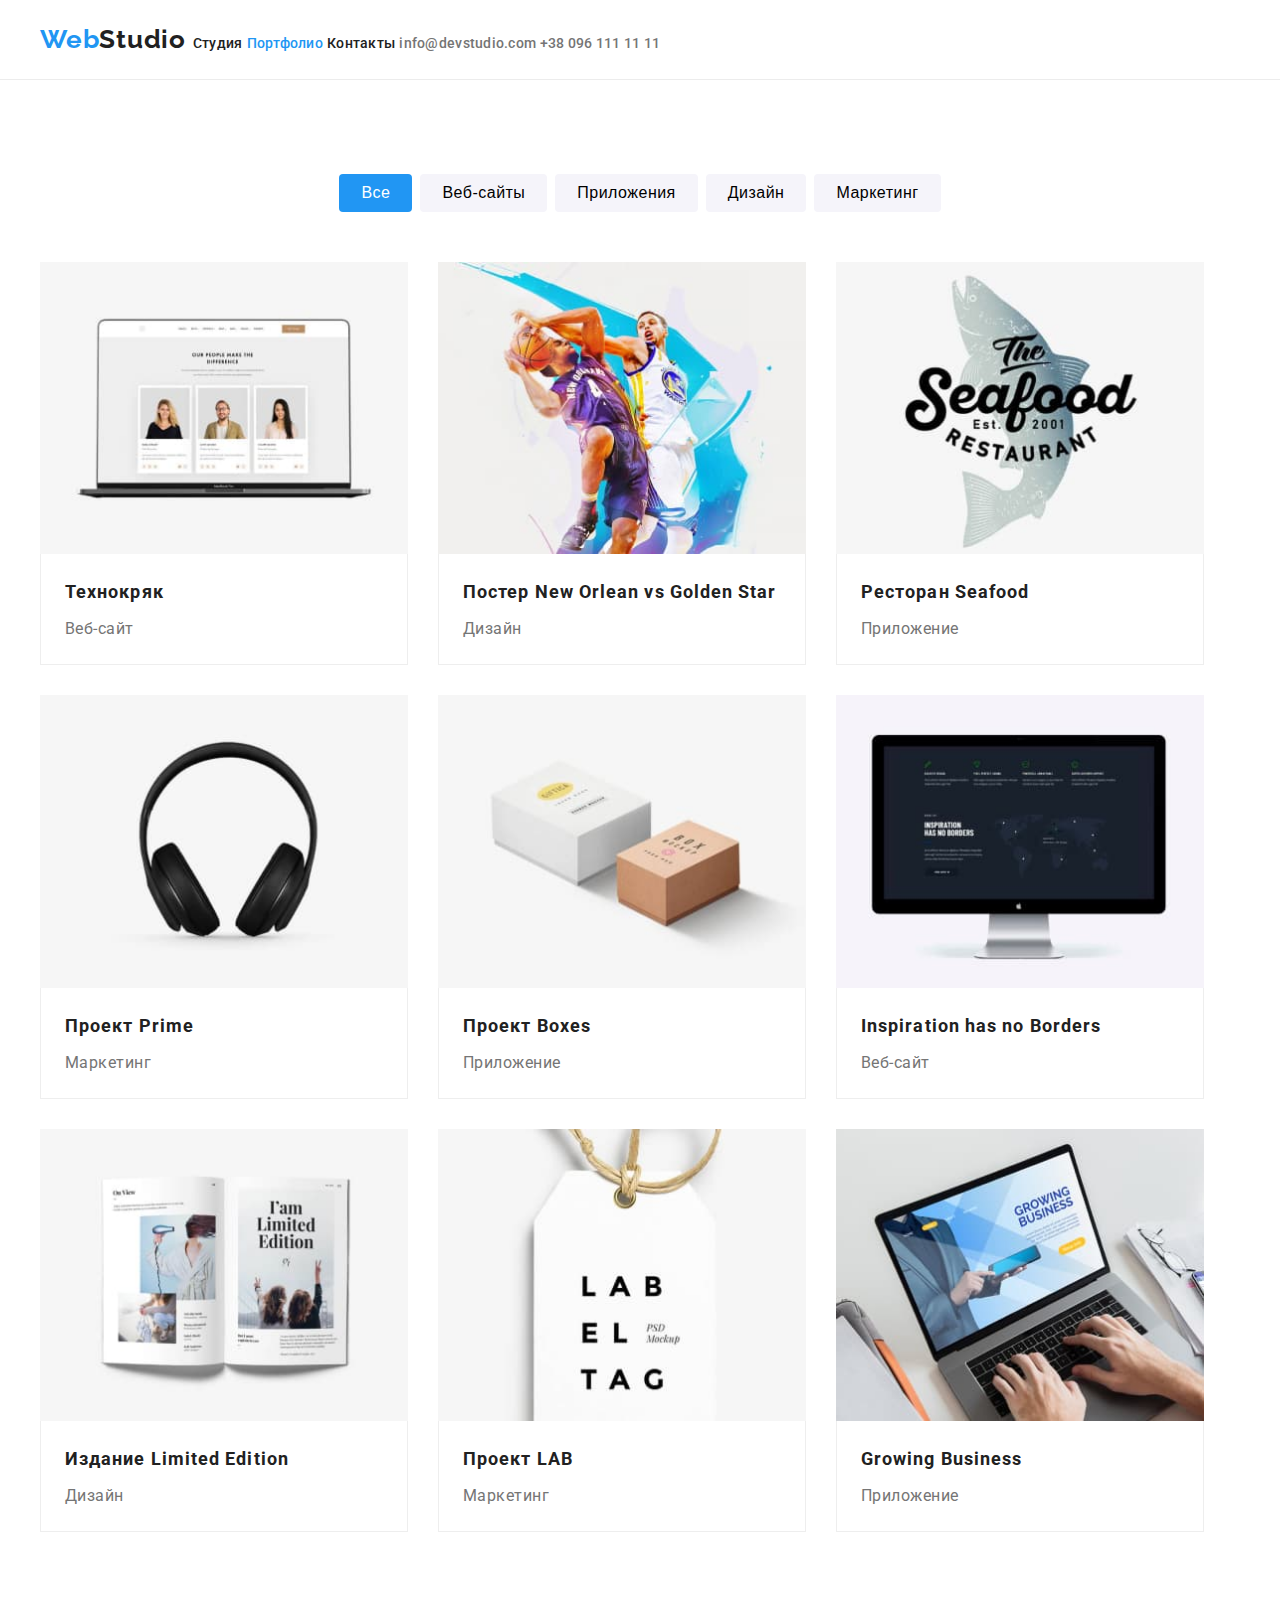
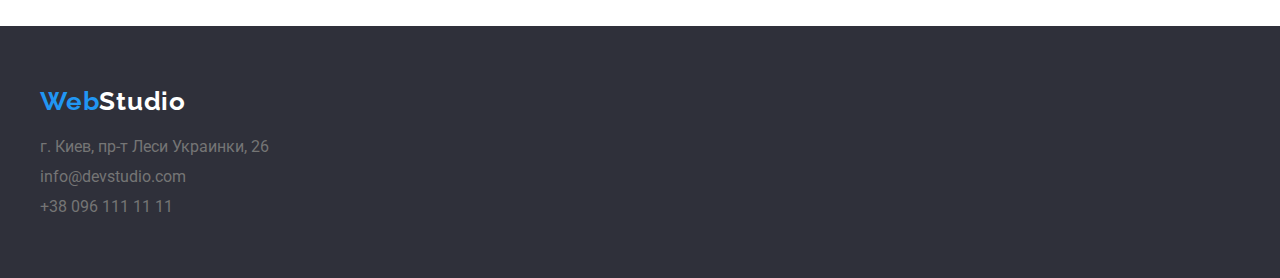
==== portfolio.html @ efd94f67 "start" ====
<!DOCTYPE html>
<html lang="ru">
  <head>
    <meta charset="UTF-8" />
    <meta name="description" content="Портфолио" />
    <title>Портфолио</title>
    <link
      href="https://fonts.googleapis.com/css2?family=DM+Serif+Display&family=Raleway:wght@700&family=Roboto:wght@400;500;700;900&display=swap"
      rel="stylesheet"
    />
    <link rel="stylesheet" href="css/style.css" />
  </head>
  <body>
    <header class="header">
      <div class="container">
        <nav class="nav">
          <a class="logo" href="index.html">
            <span class="logo_fword">Web</span>Studio
          </a>
          <ul class="nav__list">
            <li class="nav__list-item">
              <a class="nav__link" href="index.html"> Студия </a>
            </li>
            <li class="nav__list-item">
              <a class="nav__link nav__link--current" href="#"> Портфолио </a>
            </li>
            <li class="nav__list-item">
              <a class="nav__link" href="#"> Контакты </a>
            </li>
          </ul>
        </nav>
        <ul class="contacts">
          <li>
            <a class="contacts_item" href="mailto:info@devstudio.com">
              info@devstudio.com
            </a>
            <a class="contacts_item" href="tel:+380961111111">
              +38 096 111 11 11
            </a>
          </li>
        </ul>
      </div>
    </header>
    <main>
      <section class="section">
        <div class="container">
          <h2 class="visually-hidden">Портфолио</h2>
          <ul class="filter-buttons">
            <li class="filter-buttons__item">
              <button class="button button--current" type="button">Все</button>
            </li>
            <li class="filter-buttons__item">
              <button class="button" type="button">Веб-сайты</button>
            </li>
            <li class="filter-buttons__item">
              <button class="button" type="button">Приложения</button>
            </li>
            <li class="filter-buttons__item">
              <button class="button" type="button">Дизайн</button>
            </li>
            <li class="filter-buttons__item">
              <button class="button" type="button">Маркетинг</button>
            </li>
          </ul>
          <ul class="project-list">
            <li class="project-list__item">
              <img
                class="project-list__img"
                src="images/portfolio1.jpg"
                alt="Ноутбук"
              />
              <div class="project-list__bottom-container">
                <h3 class="project-list__title">Технокряк</h3>
                <p class="project-list__desc">Веб-сайт</p>
              </div>
            </li>
            <li class="project-list__item">
              <img
                class="project-list__img"
                src="images/portfolio2.jpg"
                alt="Два игрока в баскетбол"
              />
              <div class="project-list__bottom-container">
                <h3 class="project-list__title">
                  Постер New Orlean vs Golden Star
                </h3>
                <p class="project-list__desc">Дизайн</p>
              </div>
            </li>
            <li class="project-list__item">
              <img
                class="project-list__img"
                src="images/portfolio3.jpg"
                alt="Логотип ресторана Seafood"
              />
              <div class="project-list__bottom-container">
                <h3 class="project-list__title">Ресторан Seafood</h3>
                <p class="project-list__desc">Приложение</p>
              </div>
            </li>
            <li class="project-list__item">
              <img
                class="project-list__img"
                src="images/portfolio4.jpg"
                alt="Черные полноразмерные наушники"
              />
              <div class="project-list__bottom-container">
                <h3 class="project-list__title">Проект Prime</h3>
                <p class="project-list__desc">Маркетинг</p>
              </div>
            </li>
            <li class="project-list__item">
              <img
                class="project-list__img"
                src="images/portfolio5.jpg"
                alt="Две коробки"
              />
              <div class="project-list__bottom-container">
                <h3 class="project-list__title">Проект Boxes</h3>
                <p class="project-list__desc">Приложение</p>
              </div>
            </li>
            <li class="project-list__item">
              <img
                class="project-list__img"
                src="images/portfolio6.jpg"
                alt="Монитор"
              />
              <div class="project-list__bottom-container">
                <h3 class="project-list__title">Inspiration has no Borders</h3>
                <p class="project-list__desc">Веб-сайт</p>
              </div>
            </li>
            <li class="project-list__item">
              <img
                class="project-list__img"
                src="images/portfolio7.jpg"
                alt="Открытая книга"
              />
              <div class="project-list__bottom-container">
                <h3 class="project-list__title">Издание Limited Edition</h3>
                <p class="project-list__desc">Дизайн</p>
              </div>
            </li>
            <li class="project-list__item">
              <img
                class="project-list__img"
                src="images/portfolio8.jpg"
                alt="Бирка с надпись: Lab el tag"
              />
              <div class="project-list__bottom-container">
                <h3 class="project-list__title">Проект LAB</h3>
                <p class="project-list__desc">Маркетинг</p>
              </div>
            </li>
            <li class="project-list__item">
              <img
                class="project-list__img"
                src="images/portfolio9.jpg"
                alt="Ноутбук на котором печатают"
              />
              <div class="project-list__bottom-container">
                <h3 class="project-list__title">Growing Business</h3>
                <p class="project-list__desc">Приложение</p>
              </div>
            </li>
          </ul>
        </div>
      </section>
    </main>
    <footer class="footer">
      <div class="container">
        <a class="logo logo--white" href="index.html">
          <span class="logo_fword">Web</span>Studio
        </a>
        <address class="address">
          <ul class="address__list">
            <li class="address__item">
              <a
                class="address__contact"
                href="https://www.google.com/maps/search/?api=1&query=Киев+Леси+Украинки+26"
                target="_blank"
                rel="noopener noreferrer"
              >
                г. Киев, пр-т Леси Украинки, 26
              </a>
            </li>
            <li class="address__item">
              <a class="address__contact" href="mailto:info@devstudio.com">
                info@devstudio.com
              </a>
            </li>
            <li class="address__item">
              <a class="address__contact" href="tel:+380961111111">
                +38 096 111 11 11
              </a>
            </li>
          </ul>
        </address>
      </div>
    </footer>
  </body>
</html>
---- css/style.css ----
:root {
  --brand-color: #2196f3;
  --background-color-gray_dark: #2f303a;
  --background-color-gray_light: #f5f4fa;
  --text-color-black: #212121;
  --text-color-grey: #757575;
  --color-white: #fff;
  --border-color: #eeeeee;
  /*--section-padding: 94px 13.4375%;*/
  --section-padding: 94px 0;
  --box-shadow-team: 0px 1px 3px rgba(0, 0, 0, 0.12),
    0px 1px 1px rgba(0, 0, 0, 0.14), 0px 2px 1px rgba(0, 0, 0, 0.2);
  --border-projects-width: 1px;
  --border-projects_item: var(--border-projects-width) solid var(--border-color);
  --button-hover-shadow: 0px 3px 1px rgba(0, 0, 0, 0.1),
    0px 1px 2px rgba(0, 0, 0, 0.08), 0px 2px 2px rgba(0, 0, 0, 0.12);
}

body {
  margin: 0;

  box-sizing: border-box;

  font-family: "Roboto", sans-serif;
  color: var(--text-color-black);
}

.visually-hidden {
  position: absolute;
  clip: rect(0 0 0 0);
  width: 1px;
  height: 1px;
  margin: -1px;
}

.container {
  width: 1200px;
  margin: auto;
}

.header {
  padding: 24px 0;
  border-bottom: 1px solid #ececec;
}

.main {
  margin: 0;
  padding: 0;
}

.logo {
  text-decoration: none;
  font-family: "Raleway", sans-serif;
  font-weight: 700;
  font-size: 26px;
  line-height: 31px;
  letter-spacing: 0.03em;
  color: var(--text-color-black);
}

.logo_fword {
  color: var(--brand-color);
}

.logo--white {
  color: var(--color-white);
}

.nav {
  display: inline-block;
}

.nav__list {
  display: inline-block;
  margin: 0;
  padding: 0;

  list-style-type: none;
}

.nav__list-item {
  display: inline-block;
}

.nav__link {
  text-decoration: none;
  color: var(--text-color-black);
  font-weight: 500;
  font-size: 14px;
  line-height: 16px;
  letter-spacing: 0.02em;
}

.nav__link:hover,
.nav__link:focus,
.nav__link:active {
  color: var(--brand-color);
}

.nav__link--current {
  color: var(--brand-color);
}

.contacts {
  display: inline-block;
  margin: 0;
  padding: 0;

  list-style-type: none;
}

.contacts_item {
  color: var(--text-color-grey);
  text-decoration: none;
  font-weight: 500;
  font-size: 14px;
  line-height: 16px;
  letter-spacing: 0.02em;
}

.contacts_item:hover,
.contacts_item:focus,
.contacts_item:active {
  color: var(--brand-color);
}

.section {
  padding: var(--section-padding);
}

.section-h1 {
  padding: 200px 0;
  text-align: center;
}

.section--bottom-p-zero {
  padding-bottom: 0;
}

.section--dark {
  background-color: var(--background-color-gray_dark);
}

.section--gray-light {
  background-color: var(--background-color-gray_light);
}

.section__title {
  display: block;
  margin: 0 0 50px 0;

  font-weight: 700;
  font-size: 36px;
  line-height: 42px;
  text-align: center;
  letter-spacing: 0.03em;
}

.section__title-bigger {
  max-width: 700px;
  margin: 0 auto 30px auto;

  font-weight: 900;
  font-size: 44px;
  line-height: 60px;
  letter-spacing: 0.06em;
  text-transform: uppercase;
  color: var(--color-white);
}

.button {
  padding: 6px 22px;

  font-weight: 500;
  font-size: 16px;
  line-height: 26px;
  text-align: center;
  letter-spacing: 0.03em;

  background: var(--background-color-gray_light);
  border-radius: 4px;
  border: none;
}

.button:hover,
.button:focus,
button:active {
  color: var(--color-white);

  box-shadow: var(--button-hover-shadow);
  background: var(--brand-color);
}

.button--blue,
.button--current {
  background-color: var(--brand-color);
  color: var(--color-white);
}

.button--blue:hover,
.button--blue:focus,
.button--blue:active {
  color: var(--brand-color);
  background-color: var(--background-color-gray_light);
}

.button__order {
  padding: 10px 32px;

  line-height: 30px;
  letter-spacing: 0.06em;
  font-weight: 700;

  box-shadow: 0 4px 4px rgba(0, 0, 0, 0.15);
}

.advantages {
  list-style-type: none;
  margin: 0;
  padding: 0;
}

.advantages__item {
  display: inline-block;
  max-width: 270px;
}

.advantages__title {
  margin: 0;

  font-size: 14px;
  line-height: 16px;
  letter-spacing: 0.03em;
  text-transform: uppercase;
}

.advantages__desc {
  margin: 10px 0 0 0;
  min-height: 75px;

  font-size: 14px;
  line-height: 24px;
  letter-spacing: 0.03em;
  color: var(--text-color-grey);
}

.doings {
  list-style-type: none;
  padding: 0;
  margin: 0;
  font-size: 0;
  /*font-size: 0; needs to remove extra 4px from the bottom*/
}

.doings__item {
  display: inline-block;
}

.doings__item:not(:last-child) {
  margin-right: 30px;
}

.doings__img {
  display: block;
  max-width: 100%;
}

.team {
  list-style-type: none;
  padding: 0;
  margin: 0;

  font-size: 0;
}

.team__item {
  display: inline-block;
  padding: 0 0 30px 0;
  max-width: 270px;

  box-shadow: var(--box-shadow-team);
  border-radius: 0 0 4px 4px;
}

.team__item:not(:last-child) {
  margin-right: 30px;
}

.team_img {
  display: block;
  max-width: 100%;
}

.team__title {
  margin: 30px 0 10px 0;

  font-weight: 500;
  font-size: 16px;
  line-height: 19px;
  text-align: center;
  letter-spacing: 0.03em;
}

.team_desc {
  margin: 0;

  font-size: 16px;
  line-height: 19px;
  text-align: center;
  letter-spacing: 0.03em;
  color: var(--text-color-grey);
}

.footer {
  padding: 60px 0;
  background-color: var(--background-color-gray_dark);
}

.address {
  margin-top: 20px;

  font-style: normal;
}

.address__list {
  list-style-type: none;
  padding: 0;
  margin: 0;
}

.address__item:not(:last-child) {
  margin-bottom: 9px;
}

.address__item {
  min-height: 21px;
}

.address__contact {
  text-decoration: none;
  color: var(--text-color-grey);
}

.address__contact:hover,
.address__contact:active,
.address__contact:focus {
  color: var(--color-white);
}

.filter-buttons {
  list-style-type: none;
  padding: 0;
  margin: 0;

  text-align: center;
  font-size: 0;
}

.filter-buttons__item {
  display: inline-block;
}

.filter-buttons__item:not(:last-child) {
  margin-right: 8px;
}

.project-list {
  list-style-type: none;
  padding: 0;
  margin: 20px 0 0 0;
  font-size: 0;
}

.project-list__item {
  display: inline-block;
  margin-top: 30px;
  max-width: calc(370px - var(--border-projects-width) * 2);
}

.project-list__item:not(:last-child) {
  margin-right: 30px;
}

.project-list__bottom-container {
  padding: 20px 24px;

  border-right: var(--border-projects_item);
  border-left: var(--border-projects_item);
  border-bottom: var(--border-projects_item);
}

.project-list__title {
  margin-top: 0;
  margin-bottom: 4px;

  font-size: 18px;
  line-height: 36px;
  letter-spacing: 0.06em;
  color: var(--text-color-black);
}

.project-list__img {
  display: block;
  max-width: 100%;
}

.project-list__desc {
  margin: 0;

  font-size: 16px;
  line-height: 30px;
  letter-spacing: 0.03em;
  color: var(--text-color-grey);
}
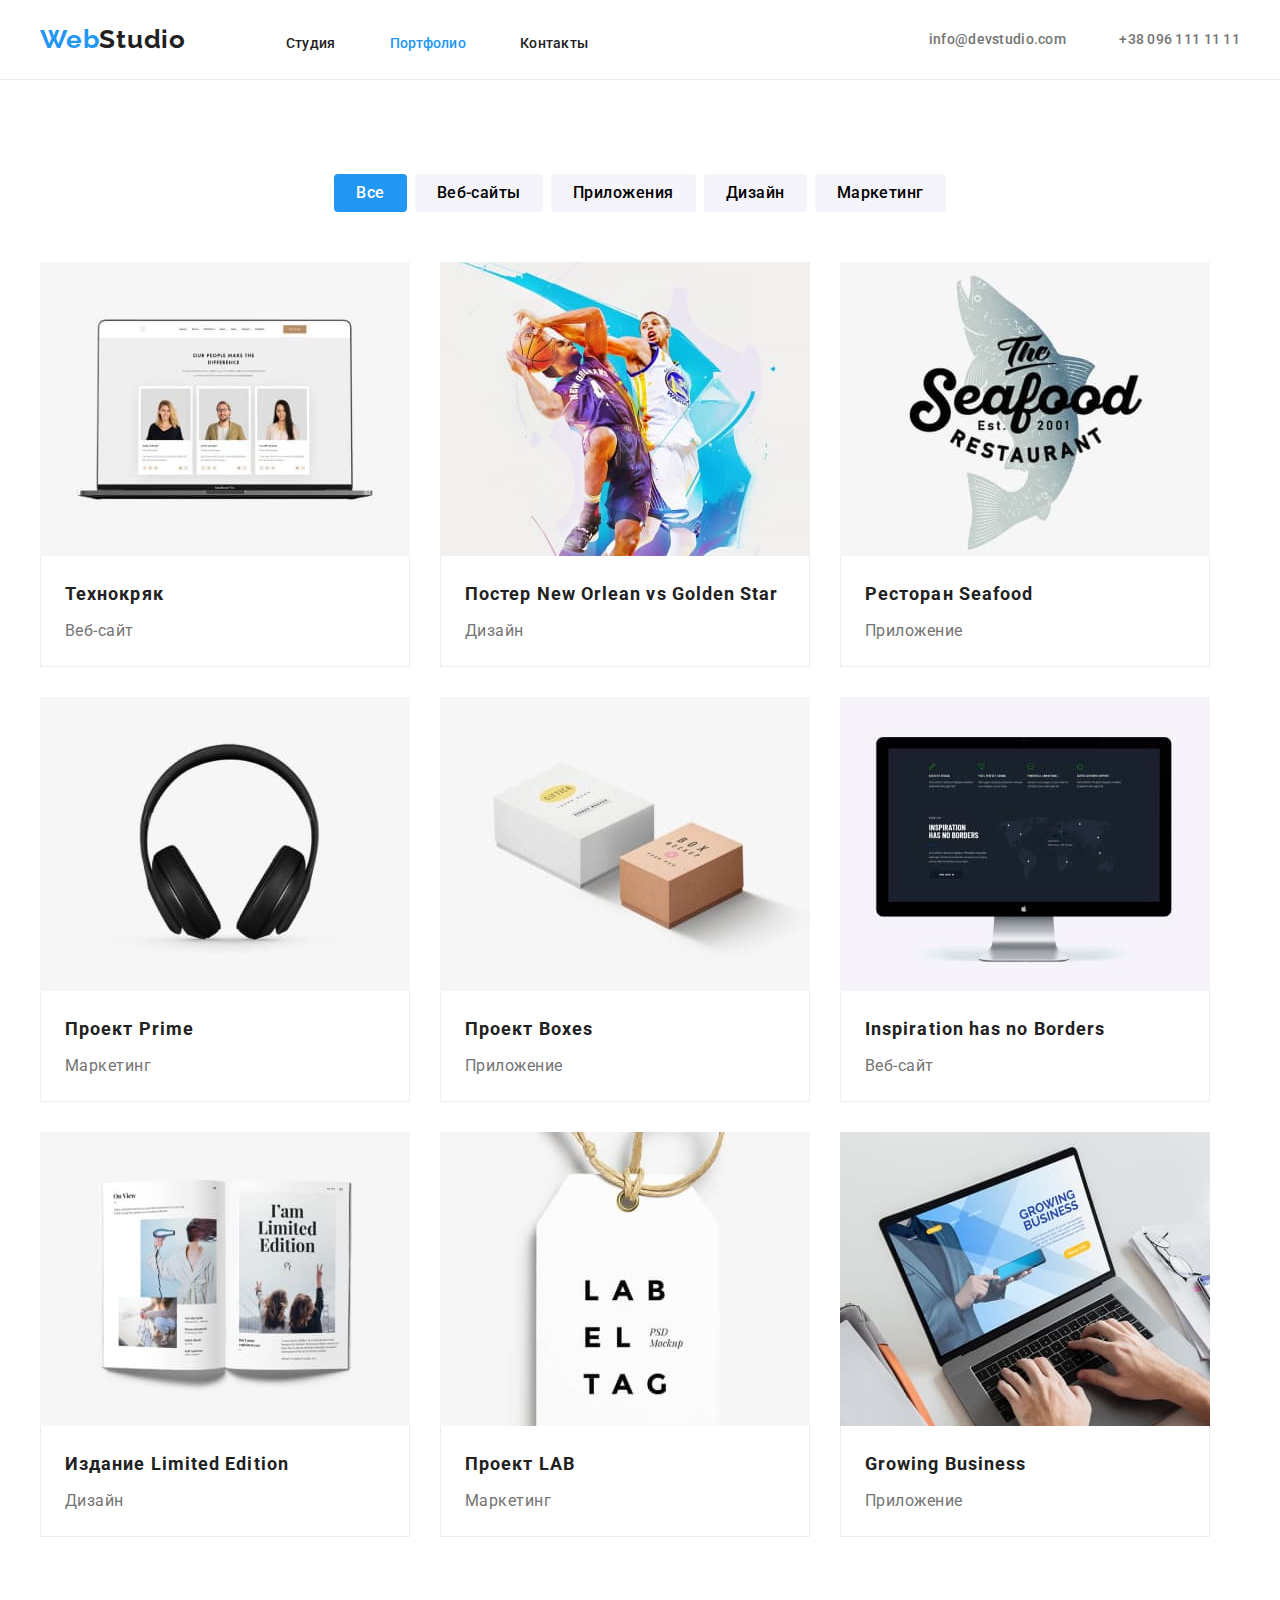
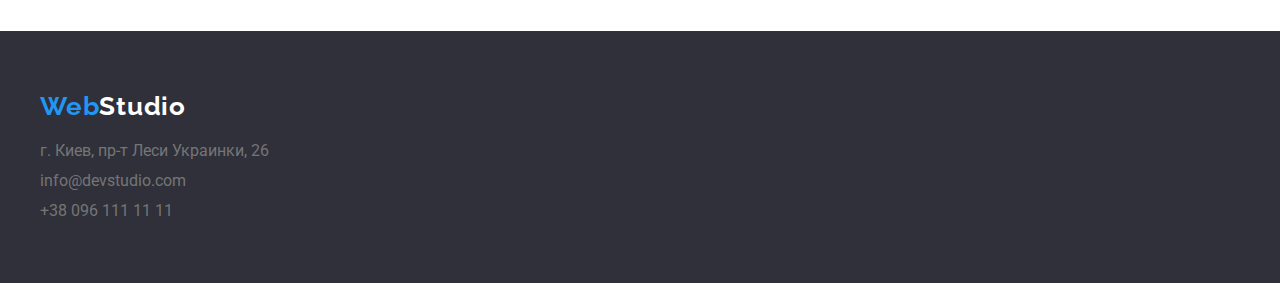
==== commit 3805ee72: "implemented flexbox" ====
--- a/portfolio.html
+++ b/portfolio.html
@@ -8,11 +8,12 @@
       href="https://fonts.googleapis.com/css2?family=DM+Serif+Display&family=Raleway:wght@700&family=Roboto:wght@400;500;700;900&display=swap"
       rel="stylesheet"
     />
+    <link rel="stylesheet" href="css/modern-normalize.css">
     <link rel="stylesheet" href="css/style.css" />
   </head>
   <body>
     <header class="header">
-      <div class="container">
+      <div class="container header__container">
         <nav class="nav">
           <a class="logo" href="index.html">
             <span class="logo_fword">Web</span>Studio
--- a/css/style.css
+++ b/css/style.css
@@ -16,6 +16,21 @@
     0px 1px 2px rgba(0, 0, 0, 0.08), 0px 2px 2px rgba(0, 0, 0, 0.12);
 }
 
+ul {
+  padding: 0;
+  list-style: none;
+}
+
+h1,
+h2,
+h3,
+h4,
+p,
+ul,
+li {
+  margin: 0;
+}
+
 body {
   margin: 0;
 
@@ -43,6 +58,11 @@
   border-bottom: 1px solid #ececec;
 }
 
+.header__container {
+  display: flex;
+  align-items: center;
+}
+
 .main {
   margin: 0;
   padding: 0;
@@ -72,14 +92,17 @@
 
 .nav__list {
   display: inline-block;
-  margin: 0;
-  padding: 0;
+  margin-left: 93px;
 
   list-style-type: none;
 }
 
 .nav__list-item {
   display: inline-block;
+}
+
+.nav__list-item + .nav__list-item {
+  margin-left: 50px;
 }
 
 .nav__link {
@@ -103,7 +126,7 @@
 
 .contacts {
   display: inline-block;
-  margin: 0;
+  margin-left: auto;
   padding: 0;
 
   list-style-type: none;
@@ -124,6 +147,10 @@
   color: var(--brand-color);
 }
 
+.contacts_item + .contacts_item {
+  margin-left: 50px;
+}
+
 .section {
   padding: var(--section-padding);
 }
@@ -215,19 +242,18 @@
 }
 
 .advantages {
-  list-style-type: none;
-  margin: 0;
-  padding: 0;
+  display: flex;
 }
 
 .advantages__item {
-  display: inline-block;
   max-width: 270px;
 }
 
+.advantages__item + .advantages__item{
+  margin-left: 30px;
+}
+
 .advantages__title {
-  margin: 0;
-
   font-size: 14px;
   line-height: 16px;
   letter-spacing: 0.03em;
@@ -245,15 +271,11 @@
 }
 
 .doings {
-  list-style-type: none;
-  padding: 0;
-  margin: 0;
-  font-size: 0;
-  /*font-size: 0; needs to remove extra 4px from the bottom*/
+  display: flex;
 }
 
 .doings__item {
-  display: inline-block;
+
 }
 
 .doings__item:not(:last-child) {
@@ -266,15 +288,10 @@
 }
 
 .team {
-  list-style-type: none;
-  padding: 0;
-  margin: 0;
-
-  font-size: 0;
+  display: flex;
 }
 
 .team__item {
-  display: inline-block;
   padding: 0 0 30px 0;
   max-width: 270px;
 
@@ -348,16 +365,12 @@
 }
 
 .filter-buttons {
-  list-style-type: none;
-  padding: 0;
-  margin: 0;
-
-  text-align: center;
-  font-size: 0;
+  display: flex;
+  justify-content: center;
+  margin-bottom: 50px;
 }
 
 .filter-buttons__item {
-  display: inline-block;
 }
 
 .filter-buttons__item:not(:last-child) {
@@ -365,21 +378,16 @@
 }
 
 .project-list {
-  list-style-type: none;
-  padding: 0;
-  margin: 20px 0 0 0;
-  font-size: 0;
+  margin: -15px;
+  display: flex;
+  flex-wrap: wrap;
 }
 
 .project-list__item {
-  display: inline-block;
-  margin-top: 30px;
-  max-width: calc(370px - var(--border-projects-width) * 2);
-}
-
-.project-list__item:not(:last-child) {
-  margin-right: 30px;
-}
+  margin: 15px;
+  max-width: 370px;
+}
+
 
 .project-list__bottom-container {
   padding: 20px 24px;
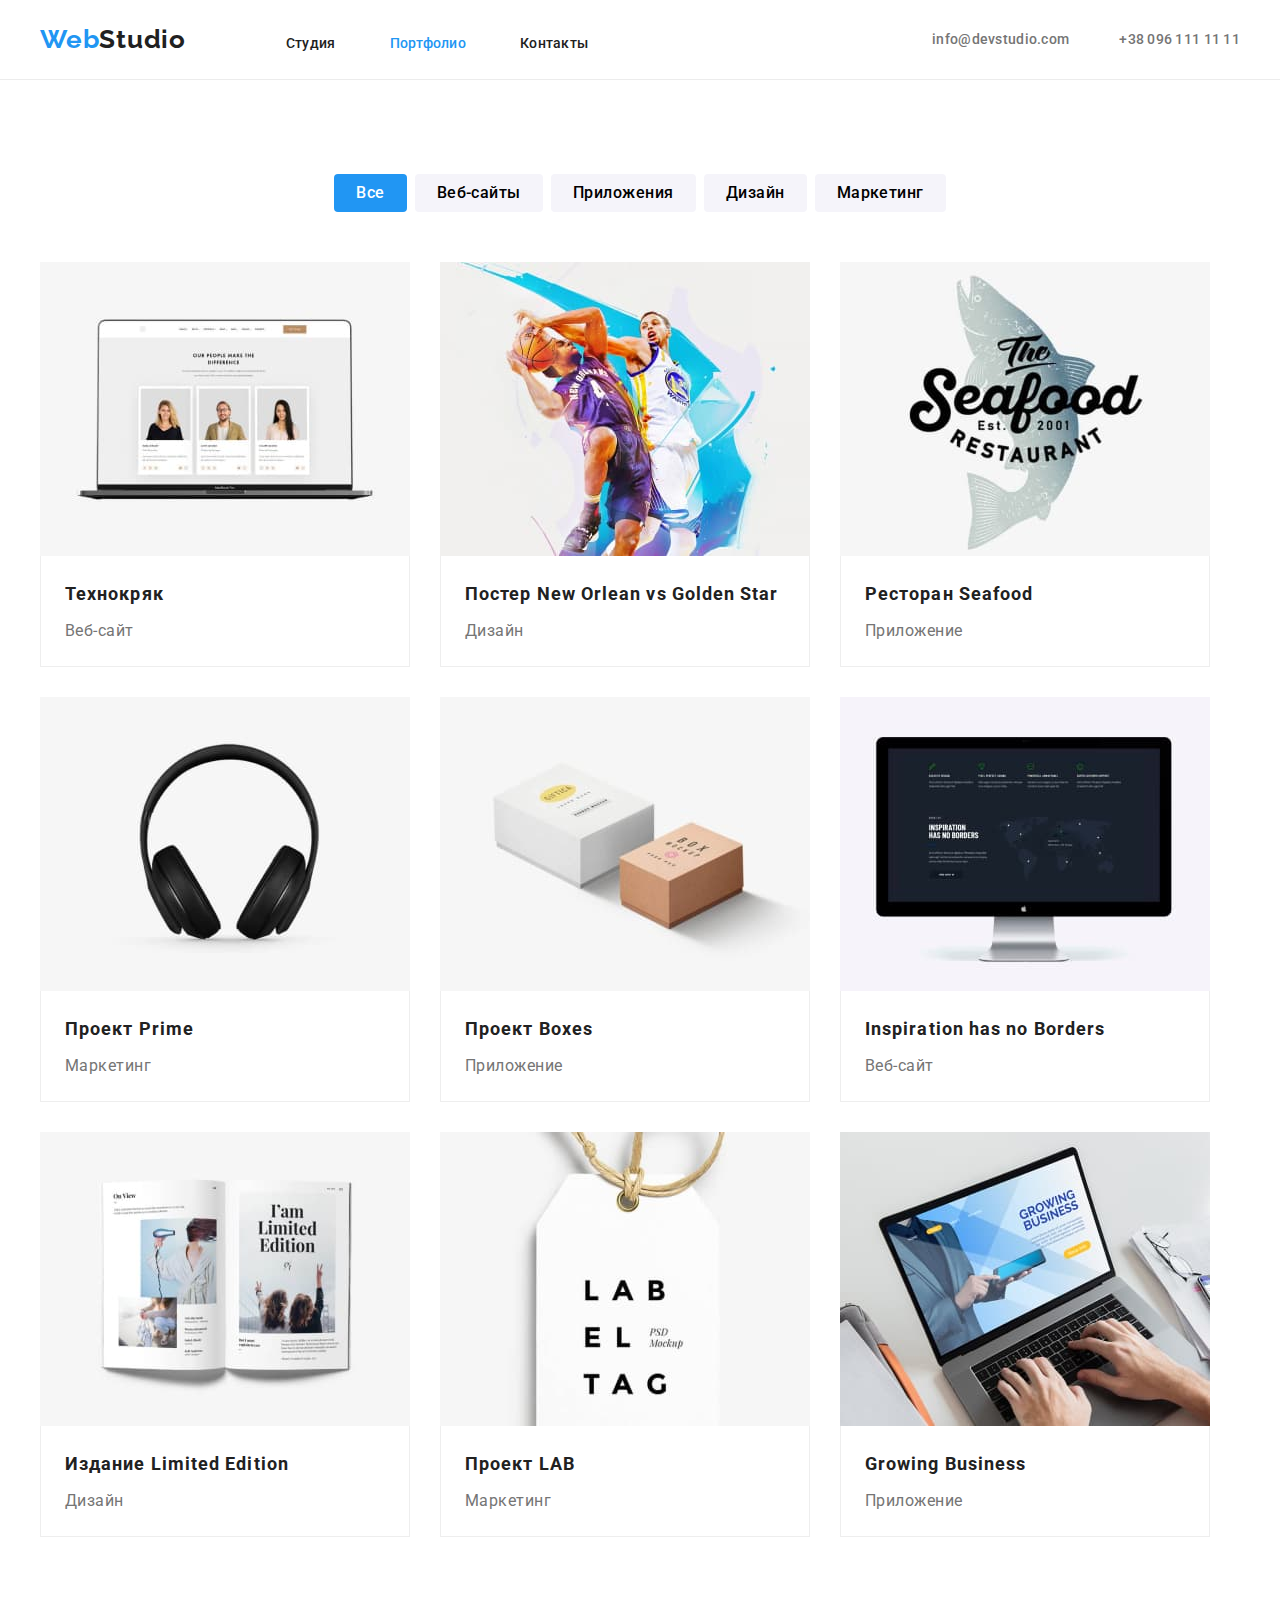
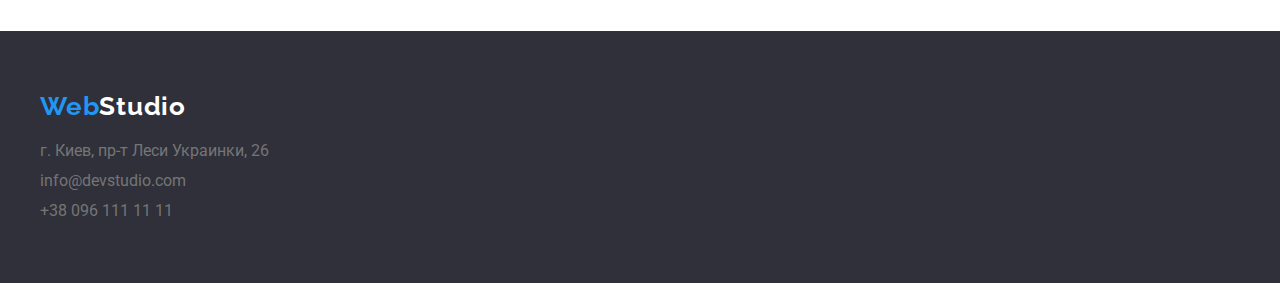
==== commit e7e2158b: "fixed" ====
--- a/portfolio.html
+++ b/portfolio.html
@@ -8,7 +8,7 @@
       href="https://fonts.googleapis.com/css2?family=DM+Serif+Display&family=Raleway:wght@700&family=Roboto:wght@400;500;700;900&display=swap"
       rel="stylesheet"
     />
-    <link rel="stylesheet" href="css/modern-normalize.css">
+    <link rel="stylesheet" href="css/modern-normalize.css" />
     <link rel="stylesheet" href="css/style.css" />
   </head>
   <body>
@@ -31,11 +31,13 @@
           </ul>
         </nav>
         <ul class="contacts">
-          <li>
-            <a class="contacts_item" href="mailto:info@devstudio.com">
+          <li class="contacts_item">
+            <a class="contacts__link" href="mailto:info@devstudio.com">
               info@devstudio.com
             </a>
-            <a class="contacts_item" href="tel:+380961111111">
+          </li>
+          <li class="contacts_item">
+            <a class="contacts__link" href="tel:+380961111111">
               +38 096 111 11 11
             </a>
           </li>
--- a/css/style.css
+++ b/css/style.css
@@ -125,14 +125,15 @@
 }
 
 .contacts {
-  display: inline-block;
+  display: flex;
   margin-left: auto;
-  padding: 0;
-
-  list-style-type: none;
-}
-
-.contacts_item {
+}
+
+.contacts_item + .contacts_item {
+  margin-left: 50px;
+}
+
+.contacts__link {
   color: var(--text-color-grey);
   text-decoration: none;
   font-weight: 500;
@@ -141,14 +142,10 @@
   letter-spacing: 0.02em;
 }
 
-.contacts_item:hover,
-.contacts_item:focus,
-.contacts_item:active {
+.contacts__link:hover,
+.contacts__link:focus,
+.contacts__link:active {
   color: var(--brand-color);
-}
-
-.contacts_item + .contacts_item {
-  margin-left: 50px;
 }
 
 .section {
@@ -249,7 +246,7 @@
   max-width: 270px;
 }
 
-.advantages__item + .advantages__item{
+.advantages__item + .advantages__item {
   margin-left: 30px;
 }
 
@@ -275,7 +272,6 @@
 }
 
 .doings__item {
-
 }
 
 .doings__item:not(:last-child) {
@@ -292,7 +288,6 @@
 }
 
 .team__item {
-  padding: 0 0 30px 0;
   max-width: 270px;
 
   box-shadow: var(--box-shadow-team);
@@ -308,8 +303,12 @@
   max-width: 100%;
 }
 
+.team__bottom-container {
+  padding: 30px 0;
+}
+
 .team__title {
-  margin: 30px 0 10px 0;
+  margin-bottom: 10px;
 
   font-weight: 500;
   font-size: 16px;
@@ -388,7 +387,6 @@
   max-width: 370px;
 }
 
-
 .project-list__bottom-container {
   padding: 20px 24px;
 
